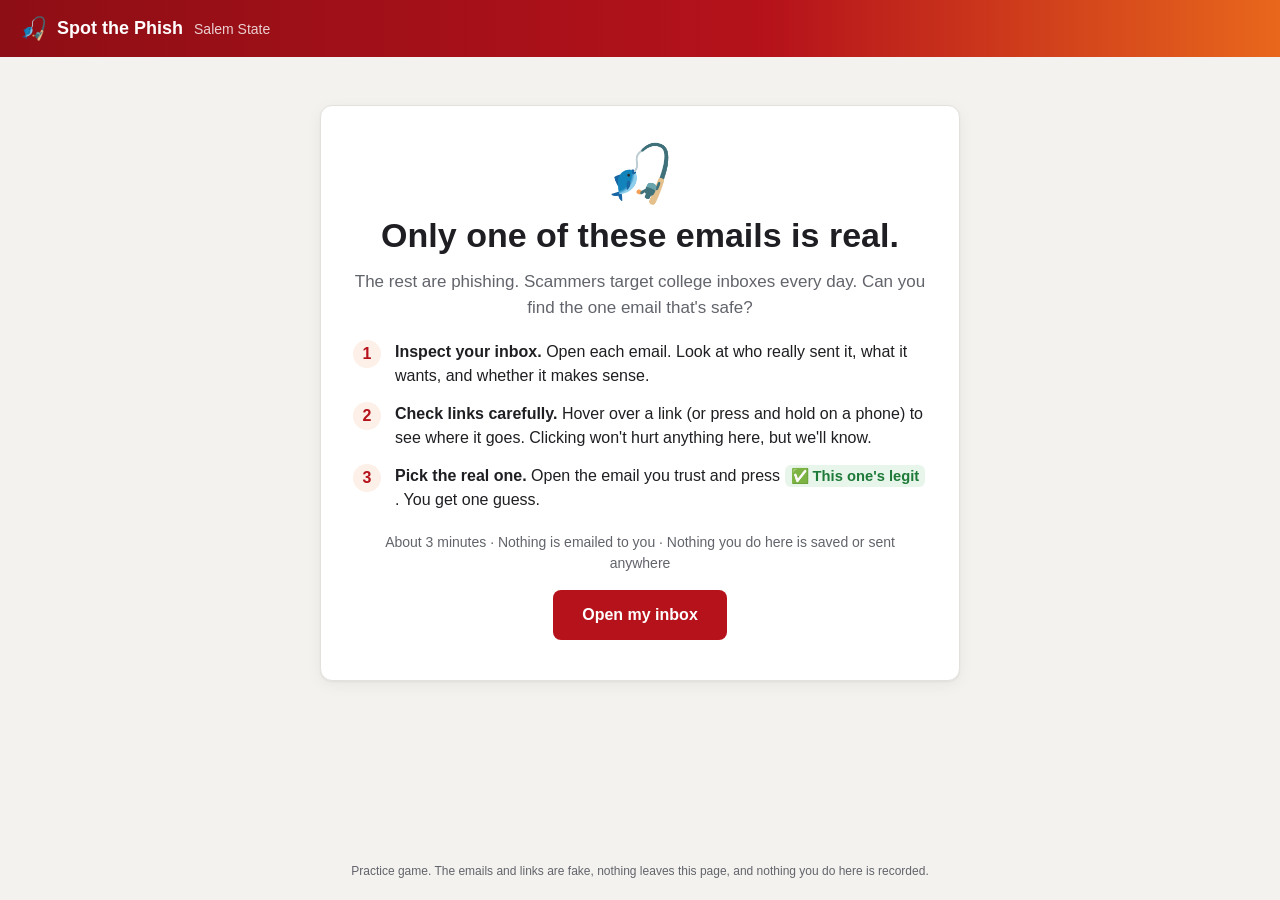
==== index.html @ 5ec15bd9 "Initial Commit with emails and game" ====
<!doctype html>
<html lang="en">
<head>
  <meta charset="utf-8">
  <meta name="viewport" content="width=device-width, initial-scale=1">
  <title>Spot the Phish · Salem State</title>
  <meta name="description" content="Only one email is real. A phishing awareness game for the Salem State community.">
  <link rel="icon" href="data:image/svg+xml,<svg xmlns='http://www.w3.org/2000/svg' viewBox='0 0 100 100'><text y='.9em' font-size='90'>🎣</text></svg>">
  <link rel="stylesheet" href="styles.css">
</head>
<body>
  <header class="topbar">
    <div class="brand">
      <span class="brand-mark" aria-hidden="true">🎣</span>
      <span class="brand-text">Spot the Phish <span class="brand-sub">Salem State</span></span>
    </div>
    <div class="progress" id="progress" aria-live="polite"></div>
  </header>

  <main id="app"></main>

  <footer class="footer">
    Practice game. The emails and links are fake, nothing leaves this page, and nothing you do here is recorded.
  </footer>

  <div id="status-bar" class="status-bar" hidden></div>
  <button id="toast" class="toast" type="button" hidden></button>

  <div id="modal-backdrop" class="modal-backdrop" hidden>
    <div class="modal" role="dialog" aria-modal="true" aria-labelledby="modal-title">
      <h2 id="modal-title"></h2>
      <div id="modal-body"></div>
      <div id="modal-actions" class="modal-actions"></div>
    </div>
  </div>

  <script src="emails.js"></script>
  <script src="game.js"></script>
</body>
</html>
---- styles.css ----
:root {
  --red: #b5121b;
  --red-dark: #8e0e15;
  --orange: #e8671c;
  --ink: #1f1f23;
  --muted: #62646b;
  --line: #e2e1de;
  --bg: #f4f2ef;
  --card: #ffffff;
  --hover: #f7f5f2;
  --active: #fdf0e8;
  --link: #1a5fb4;
  --flag-bg: #fff2c4;
  --flag-line: #d99a00;
  --good: #1e7a38;
  --good-bg: #e7f5ea;
  --bad-bg: #fdeaea;
  --radius: 12px;
  --shadow: 0 1px 2px rgba(0, 0, 0, 0.05), 0 4px 16px rgba(0, 0, 0, 0.05);
  --font: -apple-system, BlinkMacSystemFont, "Segoe UI", Roboto, Helvetica, Arial, sans-serif;
}

* { box-sizing: border-box; }

html, body { margin: 0; }

body {
  font-family: var(--font);
  color: var(--ink);
  background: var(--bg);
  line-height: 1.5;
  min-height: 100vh;
  display: flex;
  flex-direction: column;
}

button { font: inherit; color: inherit; }

/* ---------- top bar ---------- */

.topbar {
  display: flex;
  align-items: center;
  justify-content: space-between;
  gap: 12px;
  padding: 12px 20px;
  background: linear-gradient(90deg, var(--red-dark), var(--red) 60%, var(--orange));
  color: #fff;
}
.brand { display: flex; align-items: center; gap: 10px; font-weight: 700; font-size: 18px; }
.brand-mark { font-size: 22px; }
.brand-sub { font-weight: 500; opacity: 0.8; font-size: 14px; margin-left: 6px; }
.progress { display: flex; gap: 8px; flex-wrap: wrap; justify-content: flex-end; }
.pill {
  background: rgba(255, 255, 255, 0.18);
  border-radius: 999px;
  padding: 3px 12px;
  font-size: 13px;
  font-weight: 600;
  white-space: nowrap;
}

main {
  flex: 1;
  width: 100%;
  max-width: 1180px;
  margin: 0 auto;
  padding: 24px 20px;
}

.footer {
  text-align: center;
  font-size: 12px;
  color: var(--muted);
  padding: 12px 16px 20px;
}

/* ---------- shared ---------- */

.card {
  background: var(--card);
  border: 1px solid var(--line);
  border-radius: var(--radius);
  box-shadow: var(--shadow);
  padding: 24px;
}
.card h3 { margin: 0 0 12px; font-size: 17px; }

.btn {
  border: 1px solid transparent;
  border-radius: 8px;
  padding: 8px 16px;
  font-weight: 600;
  cursor: pointer;
  transition: background 0.15s, border-color 0.15s, transform 0.05s;
}
.btn:active { transform: translateY(1px); }
.btn:focus-visible, .mail-item:focus-visible, .email-link:focus-visible {
  outline: 3px solid var(--orange);
  outline-offset: 2px;
}
.btn-primary { background: var(--red); color: #fff; }
.btn-primary:hover { background: var(--red-dark); }
.btn-ghost { background: transparent; border-color: var(--line); }
.btn-ghost:hover { background: var(--hover); }
.btn-lg { padding: 12px 28px; font-size: 16px; }
.btn-report { background: var(--bad-bg); color: var(--red-dark); border-color: #f1c4c4; }
.btn-report:hover { background: #fbdcdc; }

.lead { font-size: 17px; color: var(--muted); margin: 0 0 20px; }

.kbd {
  display: inline-block;
  background: var(--bad-bg);
  color: var(--red-dark);
  border-radius: 6px;
  padding: 0 6px;
  font-weight: 600;
  font-size: 0.92em;
  white-space: nowrap;
}

/* ---------- intro ---------- */

.intro { max-width: 640px; margin: 24px auto; text-align: center; padding: 40px 32px; }
.intro-hook { font-size: 56px; line-height: 1; margin-bottom: 8px; }
.intro h1 { margin: 0 0 8px; font-size: clamp(26px, 5vw, 34px); }
.steps { list-style: none; padding: 0; margin: 0 0 20px; text-align: left; display: grid; gap: 14px; }
.steps li { display: flex; gap: 14px; align-items: flex-start; }
.step-n {
  flex: none;
  width: 28px; height: 28px;
  border-radius: 50%;
  background: var(--active);
  color: var(--red);
  font-weight: 700;
  display: grid; place-items: center;
}
.meta-line { color: var(--muted); font-size: 14px; margin: 0 0 16px; }

/* ---------- inbox ---------- */

.mail {
  display: grid;
  grid-template-columns: 360px 1fr;
  background: var(--card);
  border: 1px solid var(--line);
  border-radius: var(--radius);
  box-shadow: var(--shadow);
  overflow: hidden;
  height: calc(100vh - 170px);
  min-height: 540px;
}
.mail-list { border-right: 1px solid var(--line); overflow-y: auto; }
.mail-list-head {
  position: sticky; top: 0;
  background: var(--card);
  padding: 14px 16px;
  font-weight: 700;
  font-size: 18px;
  border-bottom: 1px solid var(--line);
  display: flex; align-items: baseline; justify-content: space-between;
}
.count { font-size: 13px; font-weight: 500; color: var(--muted); }
.mail-list ul { list-style: none; margin: 0; padding: 0; }
.mail-item {
  display: flex;
  gap: 12px;
  width: 100%;
  text-align: left;
  background: none;
  border: none;
  border-bottom: 1px solid var(--line);
  border-left: 3px solid transparent;
  padding: 14px 16px 14px 13px;
  cursor: pointer;
}
.mail-item:hover { background: var(--hover); }
.mail-item.active { background: var(--active); border-left-color: var(--orange); }
.mail-item.unread { border-left-color: var(--red); }
.mail-item.unread .mail-from, .mail-item.unread .mail-subject { font-weight: 700; }
.mail-item-text { min-width: 0; flex: 1; }
.mail-item-top { display: flex; justify-content: space-between; gap: 8px; }
.mail-from { white-space: nowrap; overflow: hidden; text-overflow: ellipsis; }
.mail-time { font-size: 12px; color: var(--muted); white-space: nowrap; }
.mail-subject { font-size: 14px; white-space: nowrap; overflow: hidden; text-overflow: ellipsis; }
.mail-preview { font-size: 13px; color: var(--muted); white-space: nowrap; overflow: hidden; text-overflow: ellipsis; }

.avatar {
  flex: none;
  width: 40px; height: 40px;
  border-radius: 50%;
  color: #fff;
  font-weight: 700;
  font-size: 15px;
  display: grid; place-items: center;
}
.avatar.sm { width: 34px; height: 34px; font-size: 13px; }

.reader { display: flex; flex-direction: column; min-width: 0; min-height: 0; }
.reader-toolbar {
  display: flex; justify-content: flex-end; gap: 8px;
  padding: 10px 16px;
  border-bottom: 1px solid var(--line);
}
.back-btn { display: none; margin-right: auto; }
.reader-scroll { overflow-y: auto; flex: 1; padding: 24px 28px 40px; }
.reader-empty {
  flex: 1;
  display: flex; flex-direction: column; align-items: center; justify-content: center;
  color: var(--muted);
  text-align: center;
  padding: 24px;
}
.reader-empty p { margin: 4px 0; }
.reader-empty-icon { font-size: 42px; opacity: 0.6; }
.hint { font-size: 14px; }

/* ---------- email ---------- */

.email-subject { font-size: 21px; margin: 0 0 16px; line-height: 1.3; }
.email-meta { display: flex; gap: 12px; align-items: flex-start; margin-bottom: 20px; padding-bottom: 16px; border-bottom: 1px solid var(--line); }
.meta-main { flex: 1; min-width: 0; }
.from { overflow-wrap: anywhere; }
.addr { color: var(--muted); font-size: 14px; }
.to { color: var(--muted); font-size: 13px; overflow-wrap: anywhere; }
.time { color: var(--muted); font-size: 13px; white-space: nowrap; }
.email-body { font-size: 15px; max-width: 640px; overflow-wrap: anywhere; }
.email-body p { margin: 0 0 14px; }
.email-body ul { margin: 0 0 14px; padding-left: 22px; }
.email-body blockquote {
  margin: 0 0 14px;
  padding: 10px 14px;
  border-left: 3px solid #6264a7;
  background: #f3f3fa;
  border-radius: 4px;
}
.email-link { color: var(--link); cursor: pointer; }
.email-btn {
  display: inline-block;
  margin-top: 6px;
  padding: 10px 22px;
  background: #1f5fbf;
  color: #fff;
  text-decoration: none;
  font-weight: 700;
  border-radius: 4px;
  letter-spacing: 0.02em;
}
.email-btn:hover { background: #174a96; }
.email-btn-teams { background: #5b5fc7; }
.email-btn-teams:hover { background: #4a4eb0; }
.fine-print { font-size: 12px; color: var(--muted); }

/* red flags are invisible during play and highlighted on reveal */
.revealed .flag {
  background: var(--flag-bg);
  box-shadow: 0 0 0 2px var(--flag-line);
  border-radius: 4px;
  padding: 1px 3px;
}
.revealed .flag::before {
  content: attr(data-flag);
  display: inline-grid;
  place-items: center;
  width: 20px; height: 20px;
  margin-right: 6px;
  border-radius: 50%;
  background: var(--red);
  color: #fff;
  font-size: 12px;
  font-weight: 700;
  vertical-align: 1px;
  letter-spacing: 0;
}
.revealed .flag-block { display: block; padding: 8px 10px 2px; margin-bottom: 14px; }
.revealed .flag-block ul { margin-top: 6px; }
.revealed .email-btn.flag { padding: 10px 22px; box-shadow: 0 0 0 3px var(--flag-line); background: #1f5fbf; }
.revealed .addr.flag { color: var(--ink); }

/* ---------- reveal ---------- */

.reveal { display: grid; gap: 20px; }
.banner {
  display: flex; gap: 14px; align-items: center;
  border-radius: var(--radius);
  padding: 16px 20px;
  font-size: 16px;
  scroll-margin-top: 16px;
}
.banner-icon { font-size: 30px; }
.banner-good { background: var(--good-bg); border: 1px solid #b9e0c3; }
.banner-bad { background: var(--bad-bg); border: 1px solid #f1c4c4; }
.reveal-grid { display: grid; grid-template-columns: 1.3fr 1fr; gap: 20px; align-items: start; }
.flag-list { list-style: none; margin: 0; padding: 0; display: grid; gap: 14px; }
.flag-list li { display: flex; gap: 12px; }
.flag-n {
  flex: none;
  width: 24px; height: 24px;
  border-radius: 50%;
  background: var(--red);
  color: #fff;
  font-size: 13px;
  font-weight: 700;
  display: grid; place-items: center;
  margin-top: 1px;
}
.safe-list { list-style: none; margin: 0; padding: 0; display: grid; gap: 12px; }
.safe-list li { border: 1px solid var(--line); border-radius: 10px; padding: 12px 14px; }
.safe-list li.picked { border-color: #f1c4c4; background: #fff8f8; }
.safe-list p { margin: 8px 0 0; color: var(--muted); font-size: 14px; }
.safe-head { display: flex; gap: 10px; align-items: flex-start; }
.safe-head > div { flex: 1; min-width: 0; }
.safe-check {
  flex: none;
  width: 22px; height: 22px;
  border-radius: 50%;
  background: var(--good-bg);
  color: var(--good);
  font-weight: 700;
  display: grid; place-items: center;
  font-size: 13px;
  margin-top: 1px;
}
.safe-from { font-size: 13px; color: var(--muted); overflow-wrap: anywhere; }
.tag {
  flex: none;
  font-size: 12px; font-weight: 600;
  color: var(--red-dark);
  background: var(--bad-bg);
  border-radius: 999px;
  padding: 2px 10px;
  white-space: nowrap;
}
.reveal-actions, .end-actions { text-align: center; }

/* ---------- end ---------- */

.end { max-width: 680px; margin: 12px auto; text-align: center; padding: 36px 32px; }
.end-icon { font-size: 56px; line-height: 1; }
.end-score { margin: 10px 0 0; font-weight: 700; color: var(--red); letter-spacing: 0.03em; text-transform: uppercase; font-size: 14px; }
.end h1 { margin: 4px 0 8px; font-size: clamp(26px, 5vw, 32px); }
.end h3 { text-align: left; margin-top: 8px; }
.tips { text-align: left; padding-left: 22px; margin: 0 0 24px; display: grid; gap: 10px; }

/* ---------- link status bar + modal ---------- */

.status-bar {
  position: fixed;
  left: 8px; bottom: 8px;
  max-width: calc(100vw - 16px);
  background: #2b2b30;
  color: #fff;
  font-size: 13px;
  font-family: ui-monospace, SFMono-Regular, Menlo, monospace;
  padding: 6px 10px;
  border-radius: 6px;
  box-shadow: 0 2px 10px rgba(0, 0, 0, 0.25);
  overflow: hidden;
  text-overflow: ellipsis;
  white-space: nowrap;
  z-index: 50;
  pointer-events: none;
}

.modal-backdrop {
  position: fixed; inset: 0;
  background: rgba(20, 20, 24, 0.5);
  display: grid; place-items: center;
  padding: 16px;
  z-index: 100;
}
.modal-backdrop[hidden] { display: none; }
.modal {
  background: var(--card);
  border-radius: var(--radius);
  box-shadow: 0 10px 40px rgba(0, 0, 0, 0.25);
  padding: 24px;
  width: 100%;
  max-width: 460px;
}
.modal h2 { margin: 0 0 10px; font-size: 20px; }
.modal p { margin: 0 0 12px; }
.modal-actions { display: flex; justify-content: flex-end; gap: 8px; flex-wrap: wrap; margin-top: 8px; }
.url-box {
  font-family: ui-monospace, SFMono-Regular, Menlo, monospace;
  font-size: 14px;
  background: var(--bg);
  border: 1px solid var(--line);
  border-radius: 8px;
  padding: 10px 12px;
  overflow-wrap: anywhere;
}

/* ---------- mobile ---------- */

@media (max-width: 900px) {
  .reveal-grid { grid-template-columns: 1fr; }
}

@media (max-width: 760px) {
  main { padding: 16px; }
  .topbar { padding: 10px 16px; }
  .brand-sub { display: none; }
  .card { padding: 18px; }
  .intro, .end { padding: 28px 18px; margin: 8px auto; }

  .mail { grid-template-columns: 1fr; height: auto; min-height: 0; overflow: clip; }
  .mail-list { border-right: none; }
  .mail.reading .mail-list { display: none; }
  .mail:not(.reading) .reader { display: none; }
  .back-btn { display: inline-block; }
  .reader-toolbar { position: sticky; top: 0; background: var(--card); z-index: 2; }
  .reader-scroll { padding: 18px 16px 28px; overflow: visible; }
  .email-subject { font-size: 19px; }
  .time { display: none; }
}

/* ---------- v2: find-the-real-email flow ---------- */

.kbd-good { background: var(--good-bg); color: var(--good); }
.btn-legit { background: var(--good-bg); color: var(--good); border-color: #b9e0c3; }
.btn-legit:hover { background: #d6eedc; }

/* review mode */
.banner { margin-bottom: 16px; flex-wrap: wrap; }
.banner-text { flex: 1; min-width: 220px; }
.mail.with-banner { height: calc(100vh - 260px); }
.badges { display: flex; gap: 6px; margin-top: 6px; }
.badge {
  font-size: 11px; font-weight: 700;
  text-transform: uppercase; letter-spacing: 0.04em;
  border-radius: 999px;
  padding: 1px 8px;
}
.badge-phish { background: var(--bad-bg); color: var(--red-dark); }
.badge-legit { background: var(--good-bg); color: var(--good); }
.badge-pick { background: #eceaf8; color: #4b43a8; }
.verdict {
  display: flex; align-items: center; justify-content: space-between; gap: 8px; flex-wrap: wrap;
  border-radius: 8px;
  padding: 10px 14px;
  margin-bottom: 20px;
}
.verdict-phish { background: var(--bad-bg); color: var(--red-dark); }
.verdict-legit { background: var(--good-bg); color: var(--good); }
.explain { margin-top: 12px; padding-top: 18px; border-top: 1px solid var(--line); max-width: 640px; }
.explain h3 { margin: 0 0 12px; font-size: 16px; }
.check-list { list-style: none; margin: 0; padding: 0; display: grid; gap: 10px; }
.check-list li { display: flex; gap: 10px; }
.check {
  flex: none;
  width: 22px; height: 22px;
  border-radius: 50%;
  background: var(--good-bg);
  color: var(--good);
  font-weight: 700;
  font-size: 13px;
  display: grid; place-items: center;
}

/* shared-document email */
.share-card { display: flex; gap: 14px; align-items: center; border: 1px solid var(--line); border-radius: 8px; padding: 14px; margin-bottom: 14px; }
.share-icon { font-size: 30px; }
.share-card p { margin: 0; }
.share-file { color: var(--link); font-weight: 600; }
.email-btn-ms { background: #0f6cbd; }
.email-btn-ms:hover { background: #0c5a9e; }

/* results */
.results { max-width: 680px; margin: 12px auto; text-align: center; padding: 36px 32px; }
.results h1 { margin: 6px 0 8px; font-size: clamp(26px, 5vw, 32px); }
.stats { display: grid; grid-template-columns: repeat(3, 1fr); gap: 12px; margin: 8px 0 24px; }
.stat { border: 1px solid var(--line); border-radius: 10px; padding: 14px 10px; }
.stat-value { font-size: 28px; font-weight: 800; line-height: 1.2; }
.stat-label { font-size: 13px; color: var(--muted); }
.stat-good .stat-value { color: var(--good); }
.stat-bad .stat-value { color: var(--red); }
.results-actions { min-height: 52px; }
.inbox-btn { animation: pop 0.35s ease-out; }
.new-badge {
  background: #fff; color: var(--red);
  border-radius: 999px;
  font-size: 12px;
  padding: 1px 8px;
  margin-left: 6px;
}
@keyframes pop { from { transform: scale(0.9); opacity: 0; } to { transform: scale(1); opacity: 1; } }

/* new-mail toast */
.toast {
  position: fixed;
  top: 72px; right: 16px;
  max-width: min(360px, calc(100vw - 32px));
  display: flex; gap: 12px; align-items: center;
  text-align: left;
  background: var(--card);
  border: 1px solid var(--line);
  border-left: 4px solid var(--red);
  border-radius: 10px;
  box-shadow: 0 8px 30px rgba(0, 0, 0, 0.18);
  padding: 12px 16px;
  cursor: pointer;
  z-index: 60;
  transform: translateX(120%);
  transition: transform 0.35s ease-out;
}
.toast.show { transform: translateX(0); }
.toast[hidden] { display: none; }
.toast-icon { font-size: 26px; }
.toast-text { font-size: 14px; line-height: 1.35; }

/* final (bonus reveal) */
.final { display: grid; gap: 20px; }
.hero { border-radius: var(--radius); padding: 40px 24px; text-align: center; }
.hero-bad { background: linear-gradient(135deg, var(--red-dark), var(--red) 55%, var(--orange)); color: #fff; }
.hero-good { background: var(--good-bg); border: 1px solid #b9e0c3; }
.hero-icon { font-size: 56px; line-height: 1; }
.hero-title { font-size: clamp(30px, 7vw, 54px); margin: 10px 0 12px; letter-spacing: 0.01em; line-height: 1.1; }
.hero-bad .hero-title { animation: pop 0.4s ease-out; }
.hero p { max-width: 560px; margin: 0 auto; font-size: 17px; }
.lesson h2 { margin: 0 0 10px; font-size: 22px; }
.lesson p { margin: 0 0 12px; }
.callout { background: var(--active); border-left: 4px solid var(--orange); border-radius: 8px; padding: 12px 16px; }
.url-bad { border-color: #f1c4c4; background: var(--bad-bg); }
.url-good { border-color: #b9e0c3; background: var(--good-bg); }

@media (max-width: 760px) {
  .mail.with-banner { height: auto; }
  .stats { grid-template-columns: 1fr; }
  .results { padding: 28px 18px; }
  .toast { top: 64px; }
}
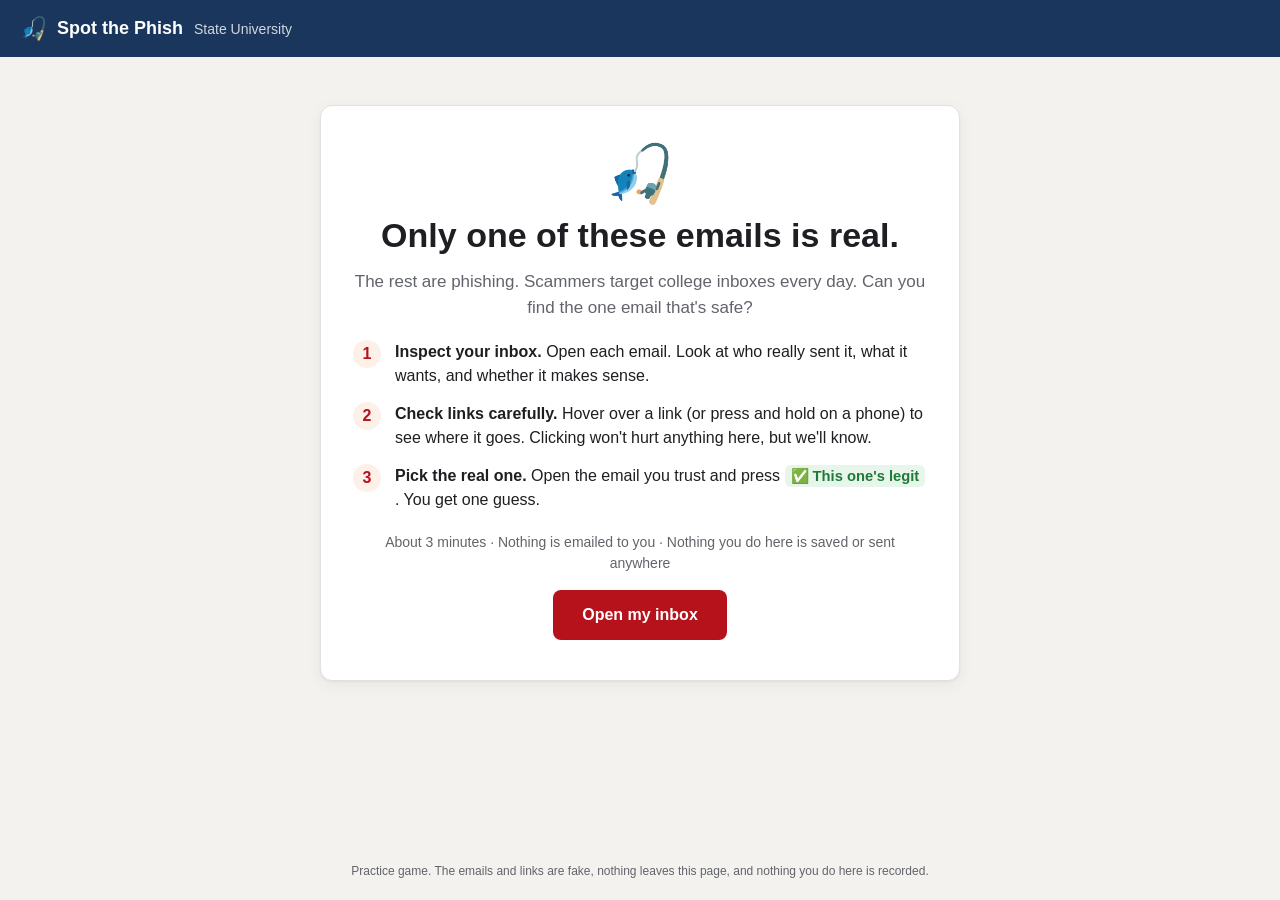
==== commit 755e484c: "adjusted one email to shared document, which is targeted towards both faculty and students instead o" ====
--- a/index.html
+++ b/index.html
@@ -3,8 +3,9 @@
 <head>
   <meta charset="utf-8">
   <meta name="viewport" content="width=device-width, initial-scale=1">
-  <title>Spot the Phish · Salem State</title>
-  <meta name="description" content="Only one email is real. A phishing awareness game for the Salem State community.">
+  <title>Spot the Phish</title>
+  <meta name="robots" content="noindex, nofollow">
+  <meta name="description" content="Only one email is real. A phishing awareness game.">
   <link rel="icon" href="data:image/svg+xml,<svg xmlns='http://www.w3.org/2000/svg' viewBox='0 0 100 100'><text y='.9em' font-size='90'>🎣</text></svg>">
   <link rel="stylesheet" href="styles.css">
 </head>
@@ -12,7 +13,7 @@
   <header class="topbar">
     <div class="brand">
       <span class="brand-mark" aria-hidden="true">🎣</span>
-      <span class="brand-text">Spot the Phish <span class="brand-sub">Salem State</span></span>
+      <span class="brand-text">Spot the Phish <span class="brand-sub"></span></span>
     </div>
     <div class="progress" id="progress" aria-live="polite"></div>
   </header>
--- a/styles.css
+++ b/styles.css
@@ -1,4 +1,5 @@
 :root {
+  --navy: #1b365d;
   --red: #b5121b;
   --red-dark: #8e0e15;
   --orange: #e8671c;
@@ -44,7 +45,7 @@
   justify-content: space-between;
   gap: 12px;
   padding: 12px 20px;
-  background: linear-gradient(90deg, var(--red-dark), var(--red) 60%, var(--orange));
+  background: var(--navy);
   color: #fff;
 }
 .brand { display: flex; align-items: center; gap: 10px; font-weight: 700; font-size: 18px; }
